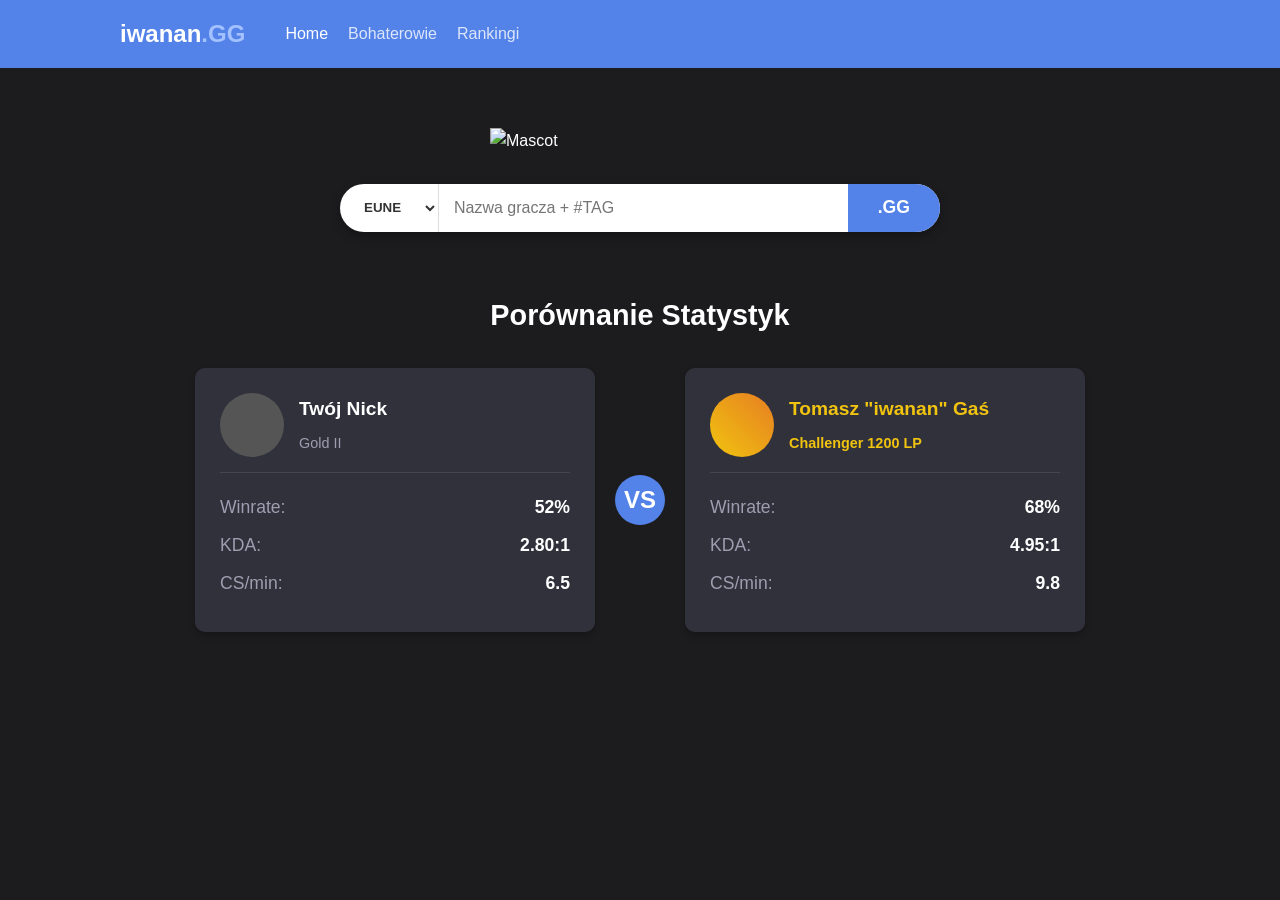
==== index.html @ 4e2ae44c "Add files via upload" ====
<!DOCTYPE html>
<html lang="pl">
<head>
    <meta charset="UTF-8">
    <meta name="viewport" content="width=device-width, initial-scale=1.0">
    <title>iwanan.gg - Porównaj się z Greatest Player of Today</title>
    <link rel="stylesheet" href="style.css">
</head>
<body>
    <header class="navbar">
        <div class="container">
            <div class="logo">iwanan<span>.GG</span></div>
            <nav>
                <ul>
                    <li><a href="#" class="active">Home</a></li>
                    <li><a href="#">Bohaterowie</a></li>
                    <li><a href="#">Rankingi</a></li>
                </ul>
            </nav>
        </div>
    </header>

    <main class="container">
        <section class="search-section">
            <img src="https://preview.redd.it/nah-id-win-v0-epcjymbbd3hc1.jpg?width=640&crop=smart&auto=webp&s=7e3054428206f862ddd30d6df0e28752295da965" alt="Mascot" class="hero-image">
            <div class="search-bar">
                <select class="region-select">
                    <option value="eune">EUNE</option>
                    <option value="euw">EUW</option>
                    <option value="na">NA</option>
                </select>
                <input type="text" placeholder="Nazwa gracza + #TAG" class="search-input">
                <button class="search-button">.GG</button>
            </div>
        </section>

        <section class="comparison-section">
            <h2 class="section-title">Porównanie Statystyk</h2>
            
            <div class="cards-container">
                <div class="player-card user-card">
                    <div class="card-header">
                        <div class="avatar placeholder"></div>
                        <div class="info">
                            <h3>Twój Nick</h3>
                            <span class="rank">Gold II</span>
                        </div>
                    </div>
                    <div class="stats">
                        <div class="stat-row"><span>Winrate:</span> <strong>52%</strong></div>
                        <div class="stat-row"><span>KDA:</span> <strong>2.80:1</strong></div>
                        <div class="stat-row"><span>CS/min:</span> <strong>6.5</strong></div>
                    </div>
                </div>

                <div class="vs-badge">VS</div>

                <div class="player-card pro-card">
                    <div class="card-header">
                        <div class="avatar iwanan-avatar"></div>
                        <div class="info">
                            <h3 class="pro-name">Tomasz "iwanan" Gaś</h3>
                            <span class="rank challenger">Challenger 1200 LP</span>
                        </div>
                    </div>
                    <div class="stats">
                        <div class="stat-row"><span>Winrate:</span> <strong>68%</strong></div>
                        <div class="stat-row"><span>KDA:</span> <strong>4.95:1</strong></div>
                        <div class="stat-row"><span>CS/min:</span> <strong>9.8</strong></div>
                    </div>
                </div>
            </div>
        </section>
    </main>
</body>
</html>
---- style.css ----
/* Zmienne CSS dla łatwiejszego zarządzania motywem (op.gg style) */
:root {
    --bg-main: #1c1c1f;
    --bg-card: #31313c;
    --bg-input: #ffffff;
    --text-main: #ffffff;
    --text-muted: #9e9eb1;
    --accent-blue: #5383e8;
    --accent-hover: #456ec4;
    --challenger-gold: #f1c40f;
}

* {
    box-sizing: border-box;
    margin: 0;
    padding: 0;
    font-family: -apple-system, BlinkMacSystemFont, "Segoe UI", Roboto, Helvetica, Arial, sans-serif;
}

body {
    background-color: var(--bg-main);
    color: var(--text-main);
    line-height: 1.6;
}

.container {
    max-width: 1080px;
    margin: 0 auto;
    padding: 0 20px;
}

/* Nawigacja */
.navbar {
    background-color: var(--accent-blue);
    padding: 15px 0;
}

.navbar .container {
    display: flex;
    justify-content: flex-start;
    align-items: center;
    gap: 40px;
}

.logo {
    font-size: 1.5rem;
    font-weight: bold;
}

.logo span {
    color: #a3c1ff;
}

nav ul {
    list-style: none;
    display: flex;
    gap: 20px;
}

nav a {
    color: var(--text-main);
    text-decoration: none;
    font-weight: 500;
    opacity: 0.8;
}

nav a.active, nav a:hover {
    opacity: 1;
}

/* Sekcja Wyszukiwania */
.search-section {
    display: flex;
    flex-direction: column;
    align-items: center;
    margin-top: 60px;
    margin-bottom: 60px;
}

.hero-image {
    width: 300px;
    max-width: 100%;
    margin-bottom: 30px;
}

.search-bar {
    display: flex;
    background-color: var(--bg-input);
    border-radius: 30px;
    overflow: hidden;
    width: 100%;
    max-width: 600px;
    box-shadow: 0 4px 10px rgba(0,0,0,0.3);
}

.region-select {
    border: none;
    padding: 15px 20px;
    background: transparent;
    font-weight: bold;
    color: #333;
    outline: none;
    cursor: pointer;
    border-right: 1px solid #ddd;
}

.search-input {
    flex-grow: 1;
    border: none;
    padding: 15px;
    font-size: 1rem;
    outline: none;
    color: #333;
}

.search-button {
    background-color: var(--accent-blue);
    color: white;
    border: none;
    padding: 0 30px;
    font-weight: bold;
    font-size: 1.1rem;
    cursor: pointer;
    transition: background 0.2s;
}

.search-button:hover {
    background-color: var(--accent-hover);
}

/* Sekcja Porównania */
.section-title {
    text-align: center;
    margin-bottom: 30px;
    font-size: 1.8rem;
}

.cards-container {
    display: flex;
    justify-content: center;
    align-items: center;
    gap: 20px;
    flex-wrap: wrap; /* Zapewnia responsywność */
}

.player-card {
    background-color: var(--bg-card);
    border-radius: 10px;
    padding: 25px;
    width: 350px;
    flex-grow: 1;
    max-width: 400px;
    box-shadow: 0 4px 6px rgba(0,0,0,0.2);
}

.card-header {
    display: flex;
    align-items: center;
    gap: 15px;
    margin-bottom: 20px;
    padding-bottom: 15px;
    border-bottom: 1px solid rgba(255,255,255,0.1);
}

.avatar {
    width: 64px;
    height: 64px;
    border-radius: 50%;
    background-color: #555; /* Placeholder */
}

.iwanan-avatar {
    background: linear-gradient(45deg, var(--challenger-gold), #e67e22);
}

.info h3 {
    margin: 0 0 5px 0;
    font-size: 1.2rem;
}

.pro-name {
    color: var(--challenger-gold);
}

.rank {
    color: var(--text-muted);
    font-size: 0.9rem;
}

.rank.challenger {
    color: var(--challenger-gold);
    font-weight: bold;
}

.stat-row {
    display: flex;
    justify-content: space-between;
    margin-bottom: 10px;
    font-size: 1.1rem;
}

.stat-row span {
    color: var(--text-muted);
}

.vs-badge {
    background-color: var(--accent-blue);
    color: white;
    font-weight: bold;
    font-size: 1.5rem;
    width: 50px;
    height: 50px;
    display: flex;
    justify-content: center;
    align-items: center;
    border-radius: 50%;
    flex-shrink: 0;
}

/* Responsywność (Mobile-first podejście na zajęciach!) */
@media (max-width: 768px) {
    .navbar .container {
        flex-direction: column;
        gap: 15px;
    }
    
    .cards-container {
        flex-direction: column;
    }
    
    .vs-badge {
        margin: 10px 0;
    }
    
    .search-bar {
        border-radius: 15px;
        flex-direction: column;
    }
    
    .region-select {
        border-right: none;
        border-bottom: 1px solid #ddd;
    }
    
    .search-button {
        padding: 15px;
    }
}
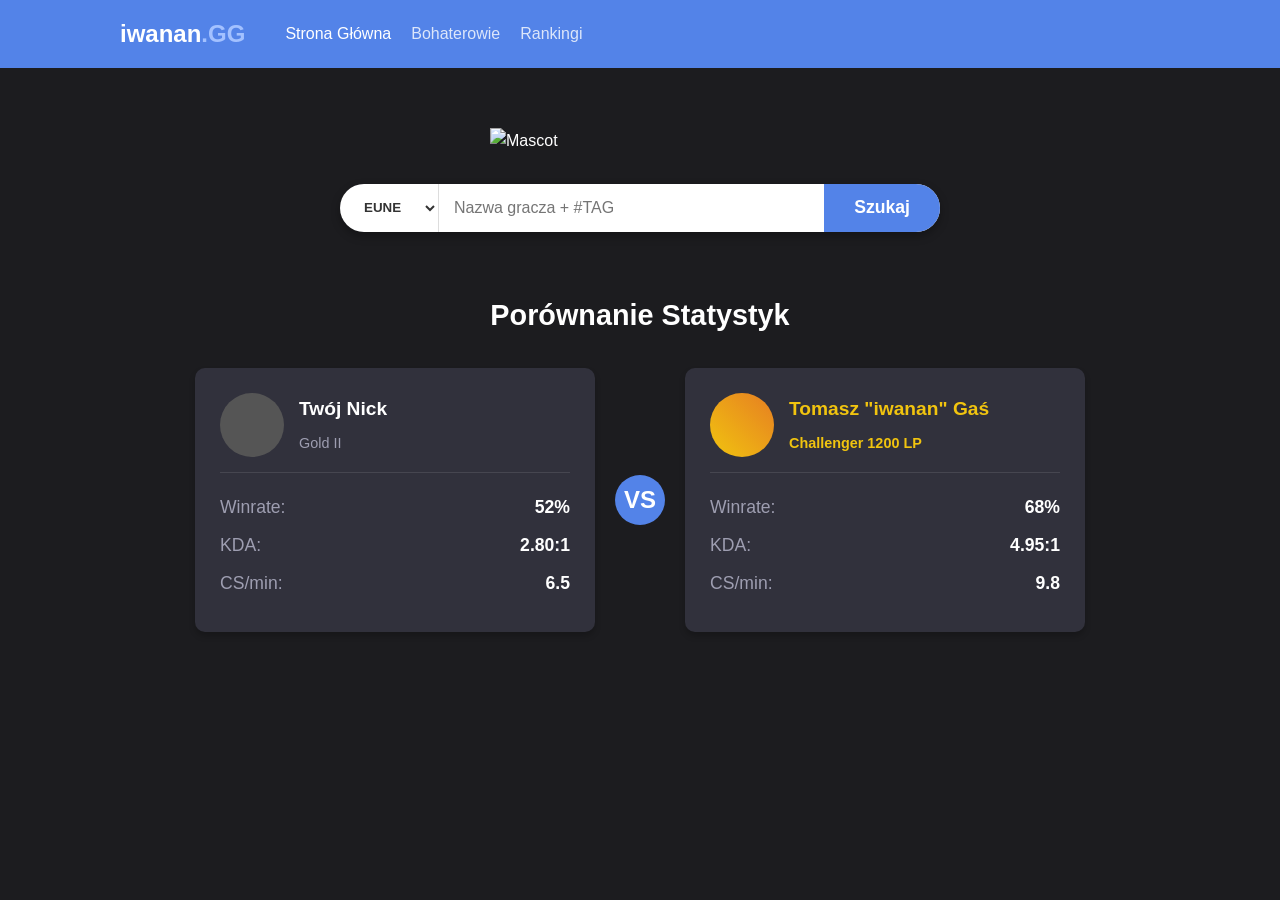
==== commit 6577973e: "Update index.html" ====
--- a/index.html
+++ b/index.html
@@ -12,7 +12,7 @@
             <div class="logo">iwanan<span>.GG</span></div>
             <nav>
                 <ul>
-                    <li><a href="#" class="active">Home</a></li>
+                    <li><a href="#" class="active">Strona Główna</a></li>
                     <li><a href="#">Bohaterowie</a></li>
                     <li><a href="#">Rankingi</a></li>
                 </ul>
@@ -30,7 +30,7 @@
                     <option value="na">NA</option>
                 </select>
                 <input type="text" placeholder="Nazwa gracza + #TAG" class="search-input">
-                <button class="search-button">.GG</button>
+                <button class="search-button">Szukaj</button>
             </div>
         </section>
 
@@ -73,4 +73,4 @@
         </section>
     </main>
 </body>
-</html>+</html>
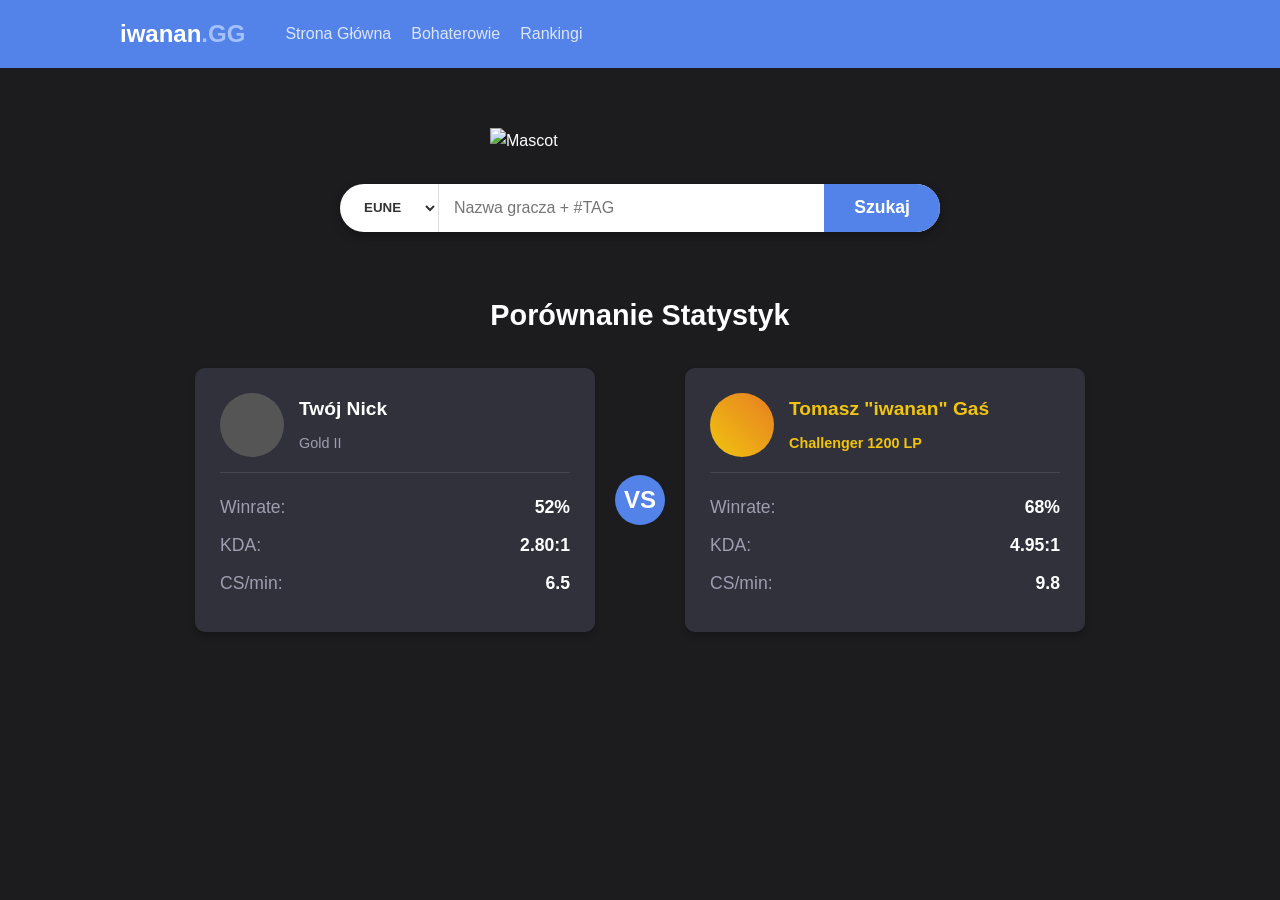
==== commit 19bf560b: "Add files via upload" ====
--- a/index.html
+++ b/index.html
@@ -12,9 +12,9 @@
             <div class="logo">iwanan<span>.GG</span></div>
             <nav>
                 <ul>
-                    <li><a href="#" class="active">Strona Główna</a></li>
-                    <li><a href="#">Bohaterowie</a></li>
-                    <li><a href="#">Rankingi</a></li>
+                    <li><a href="index.html">Strona Główna</a></li>
+                    <li><a href="bohaterowie.html">Bohaterowie</a></li>
+                    <li><a href="rankingi.html">Rankingi</a></li>
                 </ul>
             </nav>
         </div>
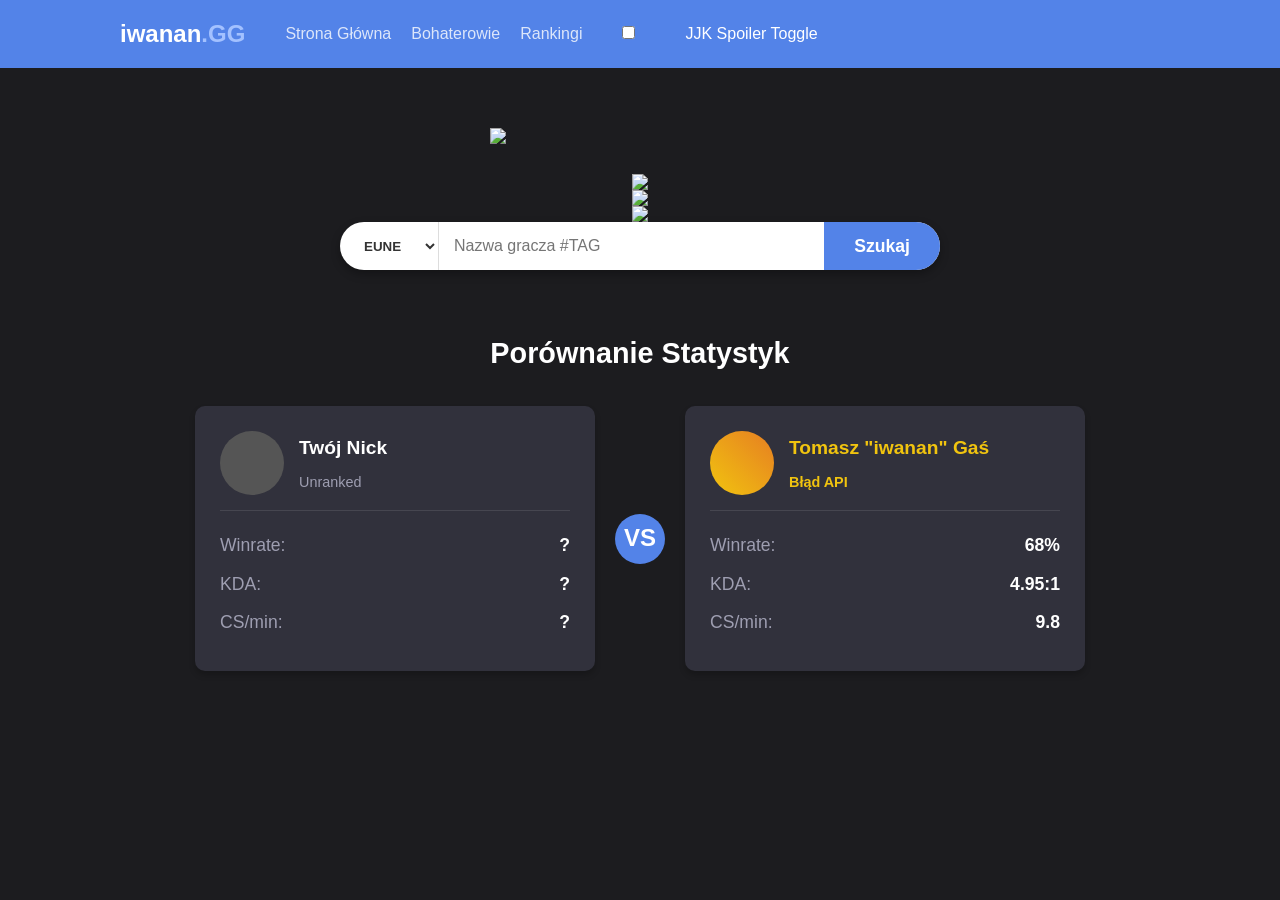
==== commit bd591e17: "final" ====
--- a/index.html
+++ b/index.html
@@ -16,21 +16,31 @@
                     <li><a href="bohaterowie.html">Bohaterowie</a></li>
                     <li><a href="rankingi.html">Rankingi</a></li>
                 </ul>
-            </nav>
+            </nav>                
+            
+            <label class="switch">
+                <input type="checkbox" id="spoilerToggle" onclick="toggleSpoiler()">
+                <span class="slider round"></span>
+            </label>
+            <span style="margin-left: 10px; color: white;">JJK Spoiler Toggle</span>
+            
         </div>
     </header>
 
     <main class="container">
         <section class="search-section">
-            <img src="https://preview.redd.it/nah-id-win-v0-epcjymbbd3hc1.jpg?width=640&crop=smart&auto=webp&s=7e3054428206f862ddd30d6df0e28752295da965" alt="Mascot" class="hero-image">
+            <img src="https://preview.redd.it/nah-id-win-v0-epcjymbbd3hc1.jpg?width=640&crop=smart&auto=webp&s=7e3054428206f862ddd30d6df0e28752295da965" id="Nah" class="hero-image">
+            <img src="https://icon2.cleanpng.com/20240323/euu/transparent-smiley-face-happy-face-with-sunglasses-giving-thumbs-up65ff01f051ca37.60074786.webp" id="sunglassesThumbsUp" class="hero-image-off">
+            <img src="https://i.redd.it/jw82rvev3i7e1.png" id="gojoLost" class="hero-image-off">
+            <img src="https://pbs.twimg.com/media/F3v2hoUbgAAHnzu.jpg" id="sadGuy" class="hero-image-off">
             <div class="search-bar">
                 <select class="region-select">
                     <option value="eune">EUNE</option>
                     <option value="euw">EUW</option>
                     <option value="na">NA</option>
                 </select>
-                <input type="text" placeholder="Nazwa gracza + #TAG" class="search-input">
-                <button class="search-button">Szukaj</button>
+                <input type="text" placeholder="Nazwa gracza #TAG" class="search-input">
+                <button class="search-button" onclick="fetchPlayerData()">Szukaj</button>
             </div>
         </section>
 
@@ -42,14 +52,14 @@
                     <div class="card-header">
                         <div class="avatar placeholder"></div>
                         <div class="info">
-                            <h3>Twój Nick</h3>
-                            <span class="rank">Gold II</span>
+                            <h3 id="user-name">Twój Nick</h3>
+                            <span class="rank" id="user-rank">Unranked</span>
                         </div>
                     </div>
                     <div class="stats">
-                        <div class="stat-row"><span>Winrate:</span> <strong>52%</strong></div>
-                        <div class="stat-row"><span>KDA:</span> <strong>2.80:1</strong></div>
-                        <div class="stat-row"><span>CS/min:</span> <strong>6.5</strong></div>
+                        <div class="stat-row"><span>Winrate:</span> <strong id="user-winrate">?</strong></div>
+                        <div class="stat-row"><span>KDA:</span> <strong id="user-kda">?</strong></div>
+                        <div class="stat-row"><span>CS/min:</span> <strong id="user-cspm">?</strong></div>
                     </div>
                 </div>
 
@@ -60,17 +70,344 @@
                         <div class="avatar iwanan-avatar"></div>
                         <div class="info">
                             <h3 class="pro-name">Tomasz "iwanan" Gaś</h3>
-                            <span class="rank challenger">Challenger 1200 LP</span>
+                            <span class="rank challenger" id="iwanan-rank">Ładowanie...</span>
                         </div>
                     </div>
                     <div class="stats">
-                        <div class="stat-row"><span>Winrate:</span> <strong>68%</strong></div>
-                        <div class="stat-row"><span>KDA:</span> <strong>4.95:1</strong></div>
-                        <div class="stat-row"><span>CS/min:</span> <strong>9.8</strong></div>
+                        <div class="stat-row"><span>Winrate:</span> <strong id="iwananWinRate">...</strong></div>
+                        <div class="stat-row"><span>KDA:</span> <strong id="iwananKDA">...</strong></div>
+                        <div class="stat-row"><span>CS/min:</span> <strong id="iwananCSPM">...</strong></div>
                     </div>
                 </div>
             </div>
         </section>
     </main>
+    <script>
+        //--------------
+        //API KEY
+        //--------------
+        const API_KEY = "RGAPI-c936e3f9-c6ed-4082-aefd-5c61086bcab1";
+
+        /*
+          STAŁE DO ALGORYTMU PORÓWNAWCZEGO
+          Dzięki metodzie .indexOf() mogę później łatwo przekształcić tekstową 
+          rangę (np. 'GOLD') na wartość liczbową, co pozwala algorytmowi ocenić, 
+          która ranga jest wyższa."
+        */
+        const TIER_ORDER = ["IRON", "BRONZE", "SILVER", "GOLD", "PLATINUM", "EMERALD", "DIAMOND", "MASTER", "GRANDMASTER", "CHALLENGER"];
+        const DIVISION_ORDER = ["IV", "III", "II", "I"];
+
+        let userStats = null;
+        let iwananStats = null;
+
+        /*
+          FUNKCJA getRankScore (ALGORYTM OCENIAJĄCY)
+          na jeden skompresowany wynik liczbowy (score). Najwyższa waga to ranga (* 10000), 
+          potem dywizja (* 1000), a na końcu LP. Dzięki temu matematyczne porównanie graczy jest trywialne."
+        */
+        function getRankScore(tier, division, lp) {
+            const tierIdx = TIER_ORDER.indexOf(tier?.toUpperCase());
+            if (tierIdx === -1) return -1; // Unranked = najgorszy wynik
+            const divIdx = DIVISION_ORDER.indexOf(division?.toUpperCase());
+            // MASTER+ nie ma dywizji, traktujemy jako dywizję 0
+            const divScore = divIdx === -1 ? 0 : divIdx;
+            return tierIdx * 10000 + divScore * 1000 + (lp || 0);
+        }
+
+        /*
+          MANIPULACJA DOM (Interfejs Użytkownika)
+          Reagują na zdarzenia kliknięcia (eventy) użytkownika, tworząc interaktywne elementy 
+        */
+        function swapImages(newImage, oldImage) {
+            if (!oldImage || !newImage) return;
+            oldImage.classList.remove("hero-image");
+            oldImage.classList.add("hero-image-off");
+            newImage.classList.remove("hero-image-off");
+            newImage.classList.add("hero-image");   
+        }
+
+        function toggleSpoiler() {
+            var checkBox = document.getElementById("spoilerToggle");
+            var jjkWin = document.getElementById("Nah");
+            var emojiWin = document.getElementById("sunglassesThumbsUp");
+            var jjkLoss = document.getElementById("gojoLost");
+            var emojiLoss = document.getElementById("sadGuy");
+
+            if (checkBox.checked) {
+                if (jjkWin.classList.contains("hero-image")) swapImages(emojiWin, jjkWin);
+                if (jjkLoss.classList.contains("hero-image")) swapImages(emojiLoss, jjkLoss);
+            } else {
+                if (emojiWin.classList.contains("hero-image")) swapImages(jjkWin, emojiWin);
+                if (emojiLoss.classList.contains("hero-image")) swapImages(jjkLoss, emojiLoss);
+            }
+        }
+
+        /*
+          LOGIKA BIZNESOWA: Porównanie graczy kaskadowo
+          Najpierw sprawdza rangę. Jeśli jest remis, schodzi niżej do winrate,
+          potem do KDA i tak dalej. To gwarantuje sprawiedliwy i logiczny werdykt."
+        */
+        function isUserBetter(user, pro) {
+            // 1. Ranga
+            const userRankScore = getRankScore(user.tier, user.division, user.lp);
+            const proRankScore  = getRankScore(pro.tier,  pro.division,  pro.lp);
+            if (userRankScore !== proRankScore) return userRankScore > proRankScore;
+
+            // 2. Winrate
+            if (user.winrate !== pro.winrate) return user.winrate > pro.winrate;
+
+            // 3. KDA
+            if (user.kda !== pro.kda) return user.kda > pro.kda;
+
+            // 4. CS/min
+            if (user.cspm !== pro.cspm) return user.cspm > pro.cspm;
+
+            // Remis całkowity - Iwanan wygrywa jako 'boss'
+            return false;
+        }
+
+        // Funkcja wywołująca wizualną zmianę obrazka na podstawie wyniku
+        function reactToComparison() {
+            if (!userStats || !iwananStats) return;
+
+            var checkBox = document.getElementById("spoilerToggle");
+            var jjkLoss  = document.getElementById("gojoLost");
+            var jjkWin   = document.getElementById("Nah");
+            var emojiWin = document.getElementById("sunglassesThumbsUp");
+            var emojiLoss = document.getElementById("sadGuy");
+            var currentActiveImage = document.querySelector(".hero-image");
+
+            const userWins = isUserBetter(userStats, iwananStats);
+
+            if (!userWins) {
+                swapImages(checkBox.checked ? emojiWin : jjkWin, currentActiveImage);
+            } else {
+                swapImages(checkBox.checked ? emojiLoss : jjkLoss, currentActiveImage);
+            }
+        }
+
+        /*
+          ZAAWANSOWANA ASYNCHRONICZNOŚĆ I AGREGACJA
+          20 ostatnich gier z API (fetch). Jeśli gracz grał, wykorzystuję Promise.all() do 
+          równoległego pobrania szczegółów tych 20 meczów naraz (optymalizacja!). 
+          Następnie pętlą 'for...of' wyciągamy statystyki (kille, zgony, miniony, czas), 
+          odrzucam gry typu 'remake' (poniżej 5 minut) i agreguję wynik do postaci ułamkowej (KDA, CSPM)."
+        */
+        async function fetchMatchStats(puuid, accountRouting) {
+            // Pobierz ostatnie 20 gier rankingowych Solo/Duo (queue=420)
+            const matchListUrl = `https://${accountRouting}.api.riotgames.com/lol/match/v5/matches/by-puuid/${puuid}/ids?queue=420&count=20&api_key=${API_KEY}`;
+            const matchListRes = await fetch(matchListUrl);
+            if (!matchListRes.ok) throw new Error("Błąd pobierania listy meczy.");
+            const matchIds = await matchListRes.json();
+
+            if (matchIds.length === 0) return null;
+
+            // Pobierz dane każdego meczu równolegle
+            const matchPromises = matchIds.map(id =>
+                fetch(`https://${accountRouting}.api.riotgames.com/lol/match/v5/matches/${id}?api_key=${API_KEY}`)
+                    .then(r => r.ok ? r.json() : null)
+            );
+            const matches = await Promise.all(matchPromises);
+
+            let totalKills = 0, totalDeaths = 0, totalAssists = 0, totalCS = 0, totalMinutes = 0;
+            let validGames = 0;
+
+            for (const match of matches) {
+                if (!match) continue;
+                const participant = match.info.participants.find(p => p.puuid === puuid);
+                if (!participant) continue;
+
+                const durationMinutes = match.info.gameDuration / 60;
+                if (durationMinutes < 5) continue; // Pomiń remake'i
+
+                totalKills   += participant.kills;
+                totalDeaths  += participant.deaths;
+                totalAssists += participant.assists;
+                totalCS      += (participant.totalMinionsKilled || 0) + (participant.neutralMinionsKilled || 0);
+                totalMinutes += durationMinutes;
+                validGames++;
+            }
+
+            if (validGames === 0) return null;
+
+            const avgDeaths = totalDeaths / validGames;
+            const kda  = avgDeaths === 0
+                ? parseFloat((totalKills + totalAssists).toFixed(2))
+                : parseFloat(((totalKills + totalAssists) / totalDeaths).toFixed(2));
+            const cspm = parseFloat((totalCS / totalMinutes).toFixed(1));
+
+            return { kda, cspm };
+        }
+
+        /*
+          DOMYŚLNE DANE SYSTEMOWE (BOSS)
+          zapytania o rangę z Riot API i historię meczów. 
+          Jeśli serwer odrzuci zapytanie (np. limit zapytań API), w bloku 'catch' przygotowałem tzw. 
+          Fallback (dane domyślne na twardo wpisane w kod), aby aplikacja się nie zawiesiła."
+        */
+        async function fetchIwananData() {
+            const gameName = "iwanan";
+            const tagLine  = "7596";
+            const accountRouting  = "europe";
+            const platformRouting = "euw1";
+
+            try {
+                // PUUID
+                const accountUrl = `https://${accountRouting}.api.riotgames.com/riot/account/v1/accounts/by-riot-id/${encodeURIComponent(gameName)}/${encodeURIComponent(tagLine)}?api_key=${API_KEY}`;
+                const accountRes  = await fetch(accountUrl);
+                if (!accountRes.ok) throw new Error("Nie znaleziono konta Iwanana.");
+                const accountData = await accountRes.json();
+                const puuid = accountData.puuid;
+
+                // Ranga + Match stats równolegle
+                const leagueUrl = `https://${platformRouting}.api.riotgames.com/lol/league/v4/entries/by-puuid/${puuid}?api_key=${API_KEY}`;
+                const [leagueRes, matchStats] = await Promise.all([
+                    fetch(leagueUrl),
+                    fetchMatchStats(puuid, accountRouting)
+                ]);
+
+                if (!leagueRes.ok) throw new Error("Błąd pobierania rankingu Iwanana.");
+                const leagueData = await leagueRes.json();
+                const soloQ = leagueData.find(q => q.queueType === "RANKED_SOLO_5x5");
+
+                let winrate = 0, tier = null, division = null, lp = 0;
+
+                if (soloQ) {
+                    const wins   = soloQ.wins;
+                    const losses = soloQ.losses;
+                    winrate  = Math.round((wins / (wins + losses)) * 100);
+                    tier     = soloQ.tier;
+                    division = soloQ.rank;
+                    lp       = soloQ.leaguePoints;
+                    const rankText = `${tier} ${division} (${lp} LP)`;
+                    document.getElementById("iwanan-rank").textContent = rankText;
+                    document.getElementById("iwananWinRate").textContent = `${winrate}%`;
+                } else {
+                    document.getElementById("iwanan-rank").textContent = "Unranked";
+                    document.getElementById("iwananWinRate").textContent = "0%";
+                }
+
+                let kda = 0, cspm = 0;
+                if (matchStats) {
+                    kda  = matchStats.kda;
+                    cspm = matchStats.cspm;
+                    document.getElementById("iwananKDA").textContent  = `${kda}:1`;
+                    document.getElementById("iwananCSPM").textContent = `${cspm}`;
+                } else {
+                    document.getElementById("iwananKDA").textContent  = "Brak danych";
+                    document.getElementById("iwananCSPM").textContent = "Brak danych";
+                }
+
+                iwananStats = { tier, division, lp, winrate, kda, cspm };
+                reactToComparison();
+
+            } catch (err) {
+                console.error("Błąd ładowania Bossa:", err);
+                document.getElementById("iwanan-rank").textContent    = "Błąd API";
+                document.getElementById("iwananWinRate").textContent  = "68%";
+                document.getElementById("iwananKDA").textContent      = "4.95:1";
+                document.getElementById("iwananCSPM").textContent     = "9.8";
+                // Fallback stats for comparison (W razie błędu sieci, kod zaciągnie sztywne statystyki)
+                iwananStats = { tier: "CHALLENGER", division: "I", lp: 999, winrate: 68, kda: 4.95, cspm: 9.8 };
+                reactToComparison();
+            }
+        }
+
+        /*
+          FUNKCJA GŁÓWNA UŻYTKOWNIKA
+          Jeśli wszystko zakończy się sukcesem (try), podmienia wartości w DOM i odpala algorytm porównawczy."
+        */
+        async function fetchPlayerData() {
+            const rawInput  = document.querySelector(".search-input").value.trim();
+            const regionVal = document.querySelector(".region-select").value;
+
+            // Walidacja formularza
+            if (!rawInput.includes("#")) {
+                alert("Wpisz Riot ID w poprawnym formacie: Nazwa#TAG (np. Hide on bush#KR1)");
+                return;
+            }
+
+            const [gameName, tagLine] = rawInput.split("#");
+
+            let accountRouting  = "europe";
+            let platformRouting = "eun1";
+
+            if (regionVal === "euw") {
+                platformRouting = "euw1";
+                accountRouting  = "europe";
+            } else if (regionVal === "na") {
+                platformRouting = "na1";
+                accountRouting  = "americas";
+            }
+
+            // Reset UI przed pobraniem nowych danych
+            document.getElementById("user-winrate").textContent = "...";
+            document.getElementById("user-kda").textContent     = "...";
+            document.getElementById("user-cspm").textContent    = "...";
+            userStats = null;
+
+            try {
+                // PUUID
+                const accountUrl = `https://${accountRouting}.api.riotgames.com/riot/account/v1/accounts/by-riot-id/${encodeURIComponent(gameName)}/${encodeURIComponent(tagLine)}?api_key=${API_KEY}`;
+                const accountRes  = await fetch(accountUrl);
+                if (!accountRes.ok) throw new Error("Nie znaleziono gracza o podanym Riot ID.");
+                const accountData = await accountRes.json();
+                const puuid = accountData.puuid;
+
+                // Ranga + Match stats równolegle
+                const leagueUrl = `https://${platformRouting}.api.riotgames.com/lol/league/v4/entries/by-puuid/${puuid}?api_key=${API_KEY}`;
+                const [leagueRes, matchStats] = await Promise.all([
+                    fetch(leagueUrl),
+                    fetchMatchStats(puuid, accountRouting)
+                ]);
+
+                if (!leagueRes.ok) throw new Error("Błąd pobierania rankingu gracza.");
+                const leagueData = await leagueRes.json();
+                const soloQ = leagueData.find(q => q.queueType === "RANKED_SOLO_5x5");
+
+                if (!soloQ) {
+                    alert("Ten gracz nie rozegrał jeszcze żadnych gier rankingowych w Solo/Duo.");
+                    return;
+                }
+
+                const wins     = soloQ.wins;
+                const losses   = soloQ.losses;
+                const winrate  = Math.round((wins / (wins + losses)) * 100);
+                const tier     = soloQ.tier;
+                const division = soloQ.rank;
+                const lp       = soloQ.leaguePoints;
+                const rankText = `${tier} ${division} (${lp} LP)`;
+
+                document.getElementById("user-name").textContent    = `${gameName}#${tagLine}`;
+                document.getElementById("user-rank").textContent    = rankText;
+                document.getElementById("user-winrate").textContent = `${winrate}%`;
+
+                let kda = 0, cspm = 0;
+                if (matchStats) {
+                    kda  = matchStats.kda;
+                    cspm = matchStats.cspm;
+                    document.getElementById("user-kda").textContent  = `${kda}:1`;
+                    document.getElementById("user-cspm").textContent = `${cspm}`;
+                } else {
+                    document.getElementById("user-kda").textContent  = "Brak danych";
+                    document.getElementById("user-cspm").textContent = "Brak danych";
+                }
+
+                userStats = { tier, division, lp, winrate, kda, cspm };
+                // Kiedy obie strony (user i iwanan) są pobrane, wywołujemy porównanie
+                reactToComparison();
+
+            } catch (err) {
+                alert("Błąd: " + err.message);
+                console.error(err);
+                document.getElementById("user-winrate").textContent = "?";
+                document.getElementById("user-kda").textContent     = "?";
+                document.getElementById("user-cspm").textContent    = "?";
+            }
+        }
+
+        // Event nasłuchujący momentu załadowania okna. Inicjuje pobranie statystyk "Iwanana".
+        window.onload = fetchIwananData;
+    </script>
 </body>
 </html>
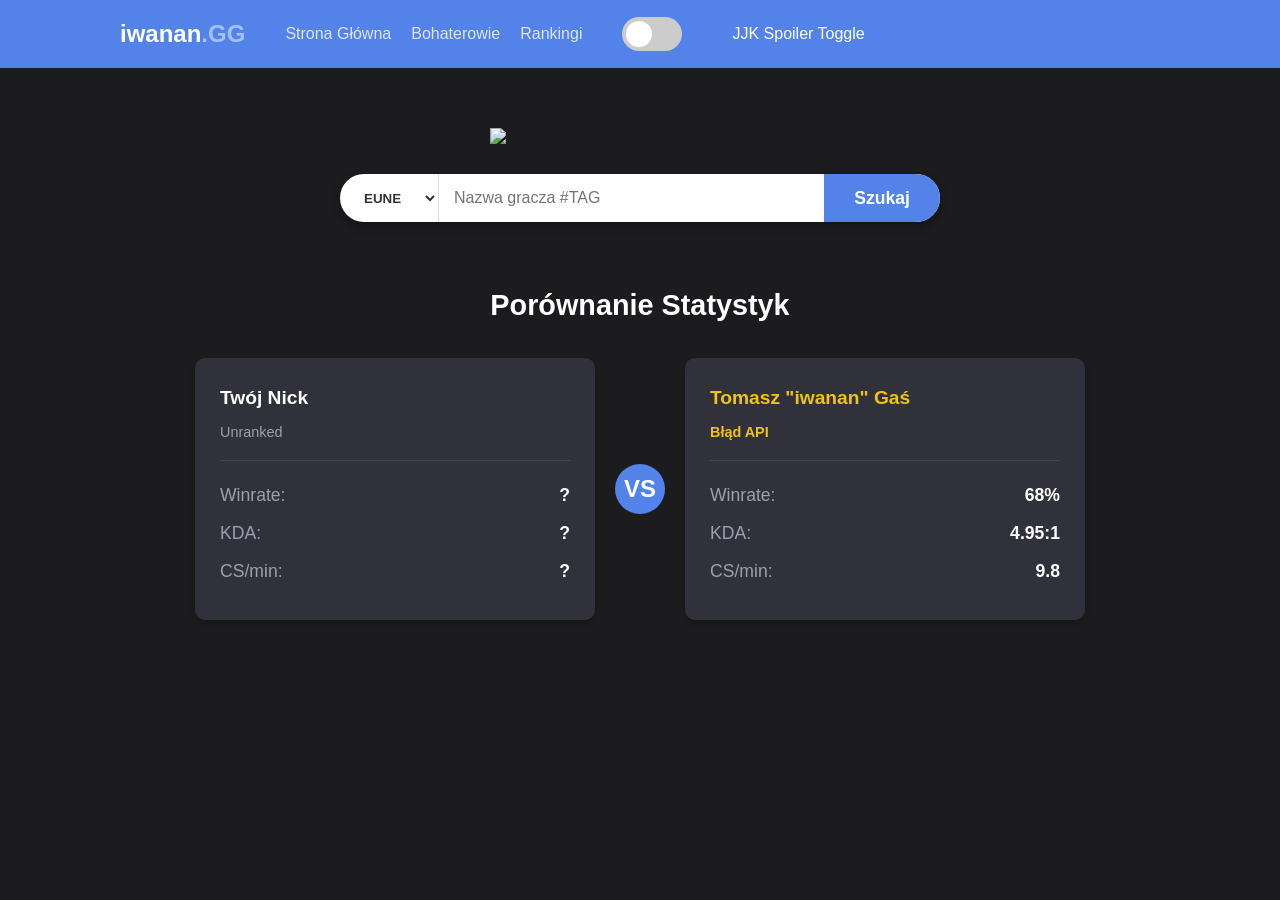
==== commit 430531f0: "up" ====
--- a/index.html
+++ b/index.html
@@ -1,24 +1,24 @@
 <!DOCTYPE html>
 <html lang="pl">
-<head>
+<head><!--metadata strony-->
     <meta charset="UTF-8">
-    <meta name="viewport" content="width=device-width, initial-scale=1.0">
+    <meta name="viewport" content="width=device-width, initial-scale=1.0"><!--ustawia szerokość strony na szerokość urządzenia-->
     <title>iwanan.gg - Porównaj się z Greatest Player of Today</title>
-    <link rel="stylesheet" href="style.css">
+    <link rel="stylesheet" href="style.css"><!--podpina style.css-->
 </head>
 <body>
-    <header class="navbar">
+    <header class="navbar"><!--nagłówek strony-->
         <div class="container">
             <div class="logo">iwanan<span>.GG</span></div>
             <nav>
-                <ul>
+                <ul><!--menu nawigacji-->
                     <li><a href="index.html">Strona Główna</a></li>
                     <li><a href="bohaterowie.html">Bohaterowie</a></li>
                     <li><a href="rankingi.html">Rankingi</a></li>
                 </ul>
             </nav>                
             
-            <label class="switch">
+            <label class="switch"><!--spoiler toggle-->
                 <input type="checkbox" id="spoilerToggle" onclick="toggleSpoiler()">
                 <span class="slider round"></span>
             </label>
@@ -27,20 +27,21 @@
         </div>
     </header>
 
-    <main class="container">
-        <section class="search-section">
+    <main class="container"><!--główna część strony-->
+        <section class="search-section"><!--wyszukiwanie-->
+            <!--ładowanie zdjęć i pokazywanie tylko zwycięskiego jjk-->
             <img src="https://preview.redd.it/nah-id-win-v0-epcjymbbd3hc1.jpg?width=640&crop=smart&auto=webp&s=7e3054428206f862ddd30d6df0e28752295da965" id="Nah" class="hero-image">
             <img src="https://icon2.cleanpng.com/20240323/euu/transparent-smiley-face-happy-face-with-sunglasses-giving-thumbs-up65ff01f051ca37.60074786.webp" id="sunglassesThumbsUp" class="hero-image-off">
             <img src="https://i.redd.it/jw82rvev3i7e1.png" id="gojoLost" class="hero-image-off">
             <img src="https://pbs.twimg.com/media/F3v2hoUbgAAHnzu.jpg" id="sadGuy" class="hero-image-off">
             <div class="search-bar">
-                <select class="region-select">
+                <select class="region-select"><!--dropdown menu z regionami-->
                     <option value="eune">EUNE</option>
                     <option value="euw">EUW</option>
                     <option value="na">NA</option>
                 </select>
-                <input type="text" placeholder="Nazwa gracza #TAG" class="search-input">
-                <button class="search-button" onclick="fetchPlayerData()">Szukaj</button>
+                <input type="text" placeholder="Nazwa gracza #TAG" class="search-input"><!--pole wyszukiwania-->
+                <button class="search-button" onclick="fetchPlayerData()">Szukaj</button><!--przycisk szukaj-->
             </div>
         </section>
 
@@ -48,15 +49,14 @@
             <h2 class="section-title">Porównanie Statystyk</h2>
             
             <div class="cards-container">
-                <div class="player-card user-card">
+                <div class="player-card user-card"><!--informacje użytkownika-->
                     <div class="card-header">
-                        <div class="avatar placeholder"></div>
-                        <div class="info">
+                        <div class="info"><!--nick i ranga użytwkownika-->
                             <h3 id="user-name">Twój Nick</h3>
                             <span class="rank" id="user-rank">Unranked</span>
                         </div>
                     </div>
-                    <div class="stats">
+                    <div class="stats"><!--staty użytkownika-->
                         <div class="stat-row"><span>Winrate:</span> <strong id="user-winrate">?</strong></div>
                         <div class="stat-row"><span>KDA:</span> <strong id="user-kda">?</strong></div>
                         <div class="stat-row"><span>CS/min:</span> <strong id="user-cspm">?</strong></div>
@@ -65,15 +65,14 @@
 
                 <div class="vs-badge">VS</div>
 
-                <div class="player-card pro-card">
+                <div class="player-card pro-card"><!--informacje iwanana-->
                     <div class="card-header">
-                        <div class="avatar iwanan-avatar"></div>
                         <div class="info">
                             <h3 class="pro-name">Tomasz "iwanan" Gaś</h3>
-                            <span class="rank challenger" id="iwanan-rank">Ładowanie...</span>
+                            <span class="rank challenger" id="iwanan-rank">Ładowanie...</span><!--ranga iwanana z placeholderem dopuki nie pobierze się jego ranga-->
                         </div>
                     </div>
-                    <div class="stats">
+                    <div class="stats"><!--staty iwanana-->
                         <div class="stat-row"><span>Winrate:</span> <strong id="iwananWinRate">...</strong></div>
                         <div class="stat-row"><span>KDA:</span> <strong id="iwananKDA">...</strong></div>
                         <div class="stat-row"><span>CS/min:</span> <strong id="iwananCSPM">...</strong></div>
@@ -86,55 +85,45 @@
         //--------------
         //API KEY
         //--------------
-        const API_KEY = "RGAPI-c936e3f9-c6ed-4082-aefd-5c61086bcab1";
-
-        /*
-          STAŁE DO ALGORYTMU PORÓWNAWCZEGO
-          Dzięki metodzie .indexOf() mogę później łatwo przekształcić tekstową 
-          rangę (np. 'GOLD') na wartość liczbową, co pozwala algorytmowi ocenić, 
-          która ranga jest wyższa."
-        */
-        const TIER_ORDER = ["IRON", "BRONZE", "SILVER", "GOLD", "PLATINUM", "EMERALD", "DIAMOND", "MASTER", "GRANDMASTER", "CHALLENGER"];
-        const DIVISION_ORDER = ["IV", "III", "II", "I"];
-
+        const API_KEY = "RGAPI-16807741-f004-418b-b547-f9f038ac97bf";
+
+        const TIER_ORDER = ["IRON", "BRONZE", "SILVER", "GOLD", "PLATINUM", "EMERALD", "DIAMOND", "MASTER", "GRANDMASTER", "CHALLENGER"];//lista rang w kolejności od najniższej do najwyższej
+        const DIVISION_ORDER = ["IV", "III", "II", "I"];//lista dywizji od najniższej do najwyższej
+
+        //inicjalizacja statystyk
         let userStats = null;
         let iwananStats = null;
 
-        /*
-          FUNKCJA getRankScore (ALGORYTM OCENIAJĄCY)
-          na jeden skompresowany wynik liczbowy (score). Najwyższa waga to ranga (* 10000), 
-          potem dywizja (* 1000), a na końcu LP. Dzięki temu matematyczne porównanie graczy jest trywialne."
-        */
+       //zamienia rangę na liczbę (index rangi*10000+index dywizji*1000)
         function getRankScore(tier, division, lp) {
             const tierIdx = TIER_ORDER.indexOf(tier?.toUpperCase());
-            if (tierIdx === -1) return -1; // Unranked = najgorszy wynik
+            if (tierIdx === -1) return -1; // unranked = najgorszy wynik
             const divIdx = DIVISION_ORDER.indexOf(division?.toUpperCase());
-            // MASTER+ nie ma dywizji, traktujemy jako dywizję 0
+            // master+ nie ma dywizji traktujemy jako dywizję 0
             const divScore = divIdx === -1 ? 0 : divIdx;
             return tierIdx * 10000 + divScore * 1000 + (lp || 0);
         }
 
-        /*
-          MANIPULACJA DOM (Interfejs Użytkownika)
-          Reagują na zdarzenia kliknięcia (eventy) użytkownika, tworząc interaktywne elementy 
-        */
+       //funkcja zamieniająca zdjęcia
         function swapImages(newImage, oldImage) {
-            if (!oldImage || !newImage) return;
+            if (!oldImage || !newImage) return;//sprawdza oba obrazki
             oldImage.classList.remove("hero-image");
             oldImage.classList.add("hero-image-off");
             newImage.classList.remove("hero-image-off");
             newImage.classList.add("hero-image");   
         }
 
+        //funkcja obsługująca spoiler toggle aktywowana onclick
         function toggleSpoiler() {
+            //pobiera obrazki i toggle
             var checkBox = document.getElementById("spoilerToggle");
             var jjkWin = document.getElementById("Nah");
             var emojiWin = document.getElementById("sunglassesThumbsUp");
             var jjkLoss = document.getElementById("gojoLost");
             var emojiLoss = document.getElementById("sadGuy");
 
-            if (checkBox.checked) {
-                if (jjkWin.classList.contains("hero-image")) swapImages(emojiWin, jjkWin);
+            if (checkBox.checked) { //sprawdza czy toggle jest włączony czy wyłączony
+                if (jjkWin.classList.contains("hero-image")) swapImages(emojiWin, jjkWin);//sprawdza obecny obrazek i zamenia go inną wersją tego samego stanu
                 if (jjkLoss.classList.contains("hero-image")) swapImages(emojiLoss, jjkLoss);
             } else {
                 if (emojiWin.classList.contains("hero-image")) swapImages(jjkWin, emojiWin);
@@ -142,34 +131,31 @@
             }
         }
 
-        /*
-          LOGIKA BIZNESOWA: Porównanie graczy kaskadowo
-          Najpierw sprawdza rangę. Jeśli jest remis, schodzi niżej do winrate,
-          potem do KDA i tak dalej. To gwarantuje sprawiedliwy i logiczny werdykt."
-        */
+        //funkcja sprawdzająca czy użytkownik jest lepszy od iwanana
         function isUserBetter(user, pro) {
-            // 1. Ranga
+            //pobiera rangi
             const userRankScore = getRankScore(user.tier, user.division, user.lp);
             const proRankScore  = getRankScore(pro.tier,  pro.division,  pro.lp);
-            if (userRankScore !== proRankScore) return userRankScore > proRankScore;
-
-            // 2. Winrate
+            if (userRankScore !== proRankScore) return userRankScore > proRankScore;//sprawdza czy jest remis, jeśli nie ma zwraca 1 gdy użytkownik jest lepszy i 0 jeśli iwanan jest lepszy
+
+            //sprawdza winrate
             if (user.winrate !== pro.winrate) return user.winrate > pro.winrate;
 
-            // 3. KDA
+            //sprawdza kda
             if (user.kda !== pro.kda) return user.kda > pro.kda;
 
-            // 4. CS/min
+            //sprawdza cs/min
             if (user.cspm !== pro.cspm) return user.cspm > pro.cspm;
 
-            // Remis całkowity - Iwanan wygrywa jako 'boss'
+            //jeśli wszystko remisuje zwraca 0 i iwanan wygrywa
             return false;
         }
 
-        // Funkcja wywołująca wizualną zmianę obrazka na podstawie wyniku
+        //funkcja zmieniająca obrazek na podstawie porównania
         function reactToComparison() {
-            if (!userStats || !iwananStats) return;
-
+            if (!userStats || !iwananStats) return;//sprawdza czy mamy wszystkie staty
+
+            //pobiera obrazki, spoiler toggle i obecny obrazek
             var checkBox = document.getElementById("spoilerToggle");
             var jjkLoss  = document.getElementById("gojoLost");
             var jjkWin   = document.getElementById("Nah");
@@ -177,49 +163,46 @@
             var emojiLoss = document.getElementById("sadGuy");
             var currentActiveImage = document.querySelector(".hero-image");
 
-            const userWins = isUserBetter(userStats, iwananStats);
+            const userWins = isUserBetter(userStats, iwananStats);//sprawdza zwycięsce
 
             if (!userWins) {
-                swapImages(checkBox.checked ? emojiWin : jjkWin, currentActiveImage);
+                swapImages(checkBox.checked ? emojiWin : jjkWin, currentActiveImage);//iwanan wygrał 
             } else {
-                swapImages(checkBox.checked ? emojiLoss : jjkLoss, currentActiveImage);
-            }
-        }
-
-        /*
-          ZAAWANSOWANA ASYNCHRONICZNOŚĆ I AGREGACJA
-          20 ostatnich gier z API (fetch). Jeśli gracz grał, wykorzystuję Promise.all() do 
-          równoległego pobrania szczegółów tych 20 meczów naraz (optymalizacja!). 
-          Następnie pętlą 'for...of' wyciągamy statystyki (kille, zgony, miniony, czas), 
-          odrzucam gry typu 'remake' (poniżej 5 minut) i agreguję wynik do postaci ułamkowej (KDA, CSPM)."
-        */
+                swapImages(checkBox.checked ? emojiLoss : jjkLoss, currentActiveImage);//iwanan przegrał
+            }
+        }
+
+        //funkcja pobierająca ostatnie 20 meczów gracza i obliczające na jej podstawie kda i cs/min
         async function fetchMatchStats(puuid, accountRouting) {
-            // Pobierz ostatnie 20 gier rankingowych Solo/Duo (queue=420)
-            const matchListUrl = `https://${accountRouting}.api.riotgames.com/lol/match/v5/matches/by-puuid/${puuid}/ids?queue=420&count=20&api_key=${API_KEY}`;
-            const matchListRes = await fetch(matchListUrl);
-            if (!matchListRes.ok) throw new Error("Błąd pobierania listy meczy.");
-            const matchIds = await matchListRes.json();
-
-            if (matchIds.length === 0) return null;
-
-            // Pobierz dane każdego meczu równolegle
-            const matchPromises = matchIds.map(id =>
-                fetch(`https://${accountRouting}.api.riotgames.com/lol/match/v5/matches/${id}?api_key=${API_KEY}`)
-                    .then(r => r.ok ? r.json() : null)
+            //pobiera ostatnie 20 gier rankingowych solo (queue=420)
+            const matchListUrl = `https://${accountRouting}.api.riotgames.com/lol/match/v5/matches/by-puuid/${puuid}/ids?queue=420&count=20&api_key=${API_KEY}`;//adres zapytania
+            const matchListRes = await fetch(matchListUrl);//fetchowanie listy meczów
+            if (!matchListRes.ok) throw new Error("Błąd pobierania listy meczy.");//obsługa błędów
+            const matchIds = await matchListRes.json();//zamienia z json na obiekt
+
+            if (matchIds.length === 0) return null;//sprawdza czy były rozegrane jakie kolwiek mecze
+
+            //pobiera dane każdego meczu
+            const matchPromises = matchIds.map(id =>//zbiera obietnica dla każdego meczu
+                fetch(`https://${accountRouting}.api.riotgames.com/lol/match/v5/matches/${id}?api_key=${API_KEY}`)//fetchowanie meczów
+                    .then(r => r.ok ? r.json() : null)//sprawdzanie czy fetch się udał i zamienieie na obiekt
             );
-            const matches = await Promise.all(matchPromises);
-
+            const matches = await Promise.all(matchPromises);//czeka na wszystkie obietnice i zwraca tablice meczów
+
+            //inicjalizacja liczników
             let totalKills = 0, totalDeaths = 0, totalAssists = 0, totalCS = 0, totalMinutes = 0;
             let validGames = 0;
 
+            //przechodzi przez wszystkie mecze
             for (const match of matches) {
-                if (!match) continue;
-                const participant = match.info.participants.find(p => p.puuid === puuid);
-                if (!participant) continue;
-
-                const durationMinutes = match.info.gameDuration / 60;
-                if (durationMinutes < 5) continue; // Pomiń remake'i
-
+                if (!match) continue;//sprawdza czy mecz jest pusty
+                const participant = match.info.participants.find(p => p.puuid === puuid);//szuka użytkownika
+                if (!participant) continue;//sprawdza czy jest gracz
+
+                const durationMinutes = match.info.gameDuration / 60;//zamienia czas w sekundach na minuty
+                if (durationMinutes < 5) continue; //pomija remake
+
+                //dodaje do liczników
                 totalKills   += participant.kills;
                 totalDeaths  += participant.deaths;
                 totalAssists += participant.assists;
@@ -228,66 +211,62 @@
                 validGames++;
             }
 
-            if (validGames === 0) return null;
-
-            const avgDeaths = totalDeaths / validGames;
-            const kda  = avgDeaths === 0
-                ? parseFloat((totalKills + totalAssists).toFixed(2))
+            if (validGames === 0) return null;//sprawdza czy mamy jakieś liczone gry
+
+            const avgDeaths = totalDeaths / validGames;//średnia śmierci
+            const kda  = avgDeaths === 0//kda
+                ? parseFloat((totalKills + totalAssists).toFixed(2))//jeśli gracz miał zero śmierci unikamy dzielenia przez 0
                 : parseFloat(((totalKills + totalAssists) / totalDeaths).toFixed(2));
-            const cspm = parseFloat((totalCS / totalMinutes).toFixed(1));
-
-            return { kda, cspm };
-        }
-
-        /*
-          DOMYŚLNE DANE SYSTEMOWE (BOSS)
-          zapytania o rangę z Riot API i historię meczów. 
-          Jeśli serwer odrzuci zapytanie (np. limit zapytań API), w bloku 'catch' przygotowałem tzw. 
-          Fallback (dane domyślne na twardo wpisane w kod), aby aplikacja się nie zawiesiła."
-        */
+            const cspm = parseFloat((totalCS / totalMinutes).toFixed(1));//cs/min
+
+            return { kda, cspm };//zwraca kda i cs/min
+        }
+
+        //funkcja pobierająca statystyki iwanana
         async function fetchIwananData() {
+            //info iwanana
             const gameName = "iwanan";
             const tagLine  = "7596";
             const accountRouting  = "europe";
             const platformRouting = "euw1";
 
             try {
-                // PUUID
+                //pobiera puuid
                 const accountUrl = `https://${accountRouting}.api.riotgames.com/riot/account/v1/accounts/by-riot-id/${encodeURIComponent(gameName)}/${encodeURIComponent(tagLine)}?api_key=${API_KEY}`;
                 const accountRes  = await fetch(accountUrl);
                 if (!accountRes.ok) throw new Error("Nie znaleziono konta Iwanana.");
                 const accountData = await accountRes.json();
                 const puuid = accountData.puuid;
 
-                // Ranga + Match stats równolegle
+                //pobieranie danych
                 const leagueUrl = `https://${platformRouting}.api.riotgames.com/lol/league/v4/entries/by-puuid/${puuid}?api_key=${API_KEY}`;
                 const [leagueRes, matchStats] = await Promise.all([
-                    fetch(leagueUrl),
-                    fetchMatchStats(puuid, accountRouting)
+                    fetch(leagueUrl),//fetch rangi, zwycięstw i przegranych
+                    fetchMatchStats(puuid, accountRouting)//wywołanie funkcji fetchującej kda i cs/min
                 ]);
 
                 if (!leagueRes.ok) throw new Error("Błąd pobierania rankingu Iwanana.");
-                const leagueData = await leagueRes.json();
-                const soloQ = leagueData.find(q => q.queueType === "RANKED_SOLO_5x5");
-
-                let winrate = 0, tier = null, division = null, lp = 0;
-
-                if (soloQ) {
+                const leagueData = await leagueRes.json();//zamiana json na obiekt
+                const soloQ = leagueData.find(q => q.queueType === "RANKED_SOLO_5x5");//patrzy tylko na ranked solo 5v5
+
+                let winrate = 0, tier = null, division = null, lp = 0;//inicjalizacja
+
+                if (soloQ) {//sprawdza czy gracz grał soloQ
                     const wins   = soloQ.wins;
                     const losses = soloQ.losses;
-                    winrate  = Math.round((wins / (wins + losses)) * 100);
+                    winrate  = Math.round((wins / (wins + losses)) * 100);//liczenie winrateu
                     tier     = soloQ.tier;
                     division = soloQ.rank;
                     lp       = soloQ.leaguePoints;
-                    const rankText = `${tier} ${division} (${lp} LP)`;
-                    document.getElementById("iwanan-rank").textContent = rankText;
-                    document.getElementById("iwananWinRate").textContent = `${winrate}%`;
+                    const rankText = `${tier} ${division} (${lp} LP)`;//kompiluje range do wyświetlenia
+                    document.getElementById("iwanan-rank").textContent = rankText;//wyświetla range
+                    document.getElementById("iwananWinRate").textContent = `${winrate}%`;//wyświetla winrate
                 } else {
-                    document.getElementById("iwanan-rank").textContent = "Unranked";
+                    document.getElementById("iwanan-rank").textContent = "Unranked";//w przypadku braku gier soloQ
                     document.getElementById("iwananWinRate").textContent = "0%";
                 }
 
-                let kda = 0, cspm = 0;
+                let kda = 0, cspm = 0;//inicjalizacja
                 if (matchStats) {
                     kda  = matchStats.kda;
                     cspm = matchStats.cspm;
@@ -298,8 +277,8 @@
                     document.getElementById("iwananCSPM").textContent = "Brak danych";
                 }
 
-                iwananStats = { tier, division, lp, winrate, kda, cspm };
-                reactToComparison();
+                iwananStats = { tier, division, lp, winrate, kda, cspm };//aktualizacja iwananStats
+                reactToComparison();//porównuje z iwanan
 
             } catch (err) {
                 console.error("Błąd ładowania Bossa:", err);
@@ -307,28 +286,28 @@
                 document.getElementById("iwananWinRate").textContent  = "68%";
                 document.getElementById("iwananKDA").textContent      = "4.95:1";
                 document.getElementById("iwananCSPM").textContent     = "9.8";
-                // Fallback stats for comparison (W razie błędu sieci, kod zaciągnie sztywne statystyki)
+                //staty w razie błędu
                 iwananStats = { tier: "CHALLENGER", division: "I", lp: 999, winrate: 68, kda: 4.95, cspm: 9.8 };
-                reactToComparison();
-            }
-        }
-
-        /*
-          FUNKCJA GŁÓWNA UŻYTKOWNIKA
-          Jeśli wszystko zakończy się sukcesem (try), podmienia wartości w DOM i odpala algorytm porównawczy."
-        */
+                reactToComparison();//porównuje z iwanan
+            }
+        }
+
+        //funkcja pobierające dane gracza
         async function fetchPlayerData() {
+            //odczyt danych wprowadzonych przez użytkownika
             const rawInput  = document.querySelector(".search-input").value.trim();
             const regionVal = document.querySelector(".region-select").value;
 
-            // Walidacja formularza
+            //sprawdza czy nazwa ma #
             if (!rawInput.includes("#")) {
                 alert("Wpisz Riot ID w poprawnym formacie: Nazwa#TAG (np. Hide on bush#KR1)");
                 return;
             }
-
+            
+            //dzieli wprowadzoną nazwę
             const [gameName, tagLine] = rawInput.split("#");
 
+            //wybór regionu
             let accountRouting  = "europe";
             let platformRouting = "eun1";
 
@@ -340,62 +319,61 @@
                 accountRouting  = "americas";
             }
 
-            // Reset UI przed pobraniem nowych danych
+            //reset ui przed pobraniem nowych danych
             document.getElementById("user-winrate").textContent = "...";
             document.getElementById("user-kda").textContent     = "...";
             document.getElementById("user-cspm").textContent    = "...";
             userStats = null;
 
             try {
-                // PUUID
+                //pobiera PUUID
                 const accountUrl = `https://${accountRouting}.api.riotgames.com/riot/account/v1/accounts/by-riot-id/${encodeURIComponent(gameName)}/${encodeURIComponent(tagLine)}?api_key=${API_KEY}`;
                 const accountRes  = await fetch(accountUrl);
                 if (!accountRes.ok) throw new Error("Nie znaleziono gracza o podanym Riot ID.");
                 const accountData = await accountRes.json();
                 const puuid = accountData.puuid;
 
-                // Ranga + Match stats równolegle
+                //
                 const leagueUrl = `https://${platformRouting}.api.riotgames.com/lol/league/v4/entries/by-puuid/${puuid}?api_key=${API_KEY}`;
                 const [leagueRes, matchStats] = await Promise.all([
-                    fetch(leagueUrl),
-                    fetchMatchStats(puuid, accountRouting)
+                    fetch(leagueUrl),//fetch rangi, zwycięstw i przegranych
+                    fetchMatchStats(puuid, accountRouting)//wywołanie funkcji fetchującej kda i cs/min
                 ]);
 
                 if (!leagueRes.ok) throw new Error("Błąd pobierania rankingu gracza.");
-                const leagueData = await leagueRes.json();
-                const soloQ = leagueData.find(q => q.queueType === "RANKED_SOLO_5x5");
+                const leagueData = await leagueRes.json();//zamiana json na obiekt
+                const soloQ = leagueData.find(q => q.queueType === "RANKED_SOLO_5x5");//patrzy tylko na ranked solo 5v5
 
                 if (!soloQ) {
-                    alert("Ten gracz nie rozegrał jeszcze żadnych gier rankingowych w Solo/Duo.");
+                    alert("Ten gracz nie rozegrał jeszcze żadnych gier rankingowych w SoloQ.");//powiadomienie o braku gier soloq
                     return;
                 }
 
                 const wins     = soloQ.wins;
                 const losses   = soloQ.losses;
-                const winrate  = Math.round((wins / (wins + losses)) * 100);
+                const winrate  = Math.round((wins / (wins + losses)) * 100);//liczenie winrateu
                 const tier     = soloQ.tier;
                 const division = soloQ.rank;
                 const lp       = soloQ.leaguePoints;
-                const rankText = `${tier} ${division} (${lp} LP)`;
-
-                document.getElementById("user-name").textContent    = `${gameName}#${tagLine}`;
-                document.getElementById("user-rank").textContent    = rankText;
-                document.getElementById("user-winrate").textContent = `${winrate}%`;
-
-                let kda = 0, cspm = 0;
+                const rankText = `${tier} ${division} (${lp} LP)`;//kompiluje range do wyświetlenia
+
+                document.getElementById("user-name").textContent    = `${gameName}#${tagLine}`;//wyświetla nazwę gracza
+                document.getElementById("user-rank").textContent    = rankText;//wyświetla range
+                document.getElementById("user-winrate").textContent = `${winrate}%`;//wyświetla winrate
+
+                let kda = 0, cspm = 0;//inicjalizacja
                 if (matchStats) {
                     kda  = matchStats.kda;
                     cspm = matchStats.cspm;
-                    document.getElementById("user-kda").textContent  = `${kda}:1`;
-                    document.getElementById("user-cspm").textContent = `${cspm}`;
+                    document.getElementById("user-kda").textContent  = `${kda}:1`;//wyświetla kda
+                    document.getElementById("user-cspm").textContent = `${cspm}`;//wyświetla cs/min
                 } else {
                     document.getElementById("user-kda").textContent  = "Brak danych";
                     document.getElementById("user-cspm").textContent = "Brak danych";
                 }
 
-                userStats = { tier, division, lp, winrate, kda, cspm };
-                // Kiedy obie strony (user i iwanan) są pobrane, wywołujemy porównanie
-                reactToComparison();
+                userStats = { tier, division, lp, winrate, kda, cspm };//aktualizuje staty gracza
+                reactToComparison();//porównuje z iwanan
 
             } catch (err) {
                 alert("Błąd: " + err.message);
@@ -406,7 +384,7 @@
             }
         }
 
-        // Event nasłuchujący momentu załadowania okna. Inicjuje pobranie statystyk "Iwanana".
+        //na załadowaniu okna pobiera staty iwanana
         window.onload = fetchIwananData;
     </script>
 </body>
--- a/style.css
+++ b/style.css
@@ -1,4 +1,3 @@
-/* Zmienne CSS dla łatwiejszego zarządzania motywem (op.gg style) */
 :root {
     --bg-main: #1c1c1f;
     --bg-card: #31313c;
@@ -68,6 +67,69 @@
     opacity: 1;
 }
 
+/* Przełącznik jjk spoiler */
+.switch {
+  position: relative;
+  display: inline-block;
+  width: 60px;
+  height: 34px;
+}
+
+/* Ukryj defaultowy checkbox html */
+.switch input {
+  opacity: 0;
+  width: 0;
+  height: 0;
+}
+
+/* Suwak */
+.slider {
+  position: absolute;
+  cursor: pointer;
+  top: 0;
+  left: 0;
+  right: 0;
+  bottom: 0;
+  background-color: #ccc;
+  -webkit-transition: .4s;
+  transition: .4s;
+}
+
+.slider:before {
+  position: absolute;
+  content: "";
+  height: 26px;
+  width: 26px;
+  left: 4px;
+  bottom: 4px;
+  background-color: white;
+  -webkit-transition: .4s;
+  transition: .4s;
+}
+
+input:checked + .slider {
+  background-color: #2196F3;
+}
+
+input:focus + .slider {
+  box-shadow: 0 0 1px #2196F3;
+}
+
+input:checked + .slider:before {
+  -webkit-transform: translateX(26px);
+  -ms-transform: translateX(26px);
+  transform: translateX(26px);
+}
+
+/* Okragly suwak */
+.slider.round {
+  border-radius: 34px;
+}
+
+.slider.round:before {
+  border-radius: 50%;
+}
+
 /* Sekcja Wyszukiwania */
 .search-section {
     display: flex;
@@ -81,6 +143,13 @@
     width: 300px;
     max-width: 100%;
     margin-bottom: 30px;
+}
+
+.hero-image-off {
+    width: 0;
+    max-width: 0%;
+    height: 0;
+    max-height: 0%;
 }
 
 .search-bar {
@@ -149,7 +218,7 @@
     padding: 25px;
     width: 350px;
     flex-grow: 1;
-    max-width: 400px;
+    max-width: 400px; 
     box-shadow: 0 4px 6px rgba(0,0,0,0.2);
 }
 
@@ -217,7 +286,37 @@
     flex-shrink: 0;
 }
 
-/* Responsywność (Mobile-first podejście na zajęciach!) */
+/* Przyciski w rankingi.html */
+.region-tabs {
+    display: flex;
+    flex-wrap: wrap;
+    gap: 8px;
+}
+
+.region-btn {
+    background-color: #25252b; 
+    border: 1px solid var(--border-color);
+    color: var(--text-muted);
+    padding: 6px 14px;
+    border-radius: 20px;
+    cursor: pointer;
+    font-size: 0.85rem;
+    transition: all 0.2s ease;
+    user-select: none; /* Żeby było wiadomo, że można klikać */
+}
+
+.region-btn:hover {
+    background-color: #3a3a42;
+    color: white;
+}
+
+.region-btn.active {
+    background-color: var(--accent-blue);
+    color: white;
+    border-color: var(--accent-blue);
+}
+
+/* Responsywność ogólna */
 @media (max-width: 768px) {
     .navbar .container {
         flex-direction: column;
@@ -245,4 +344,4 @@
     .search-button {
         padding: 15px;
     }
-}+}
